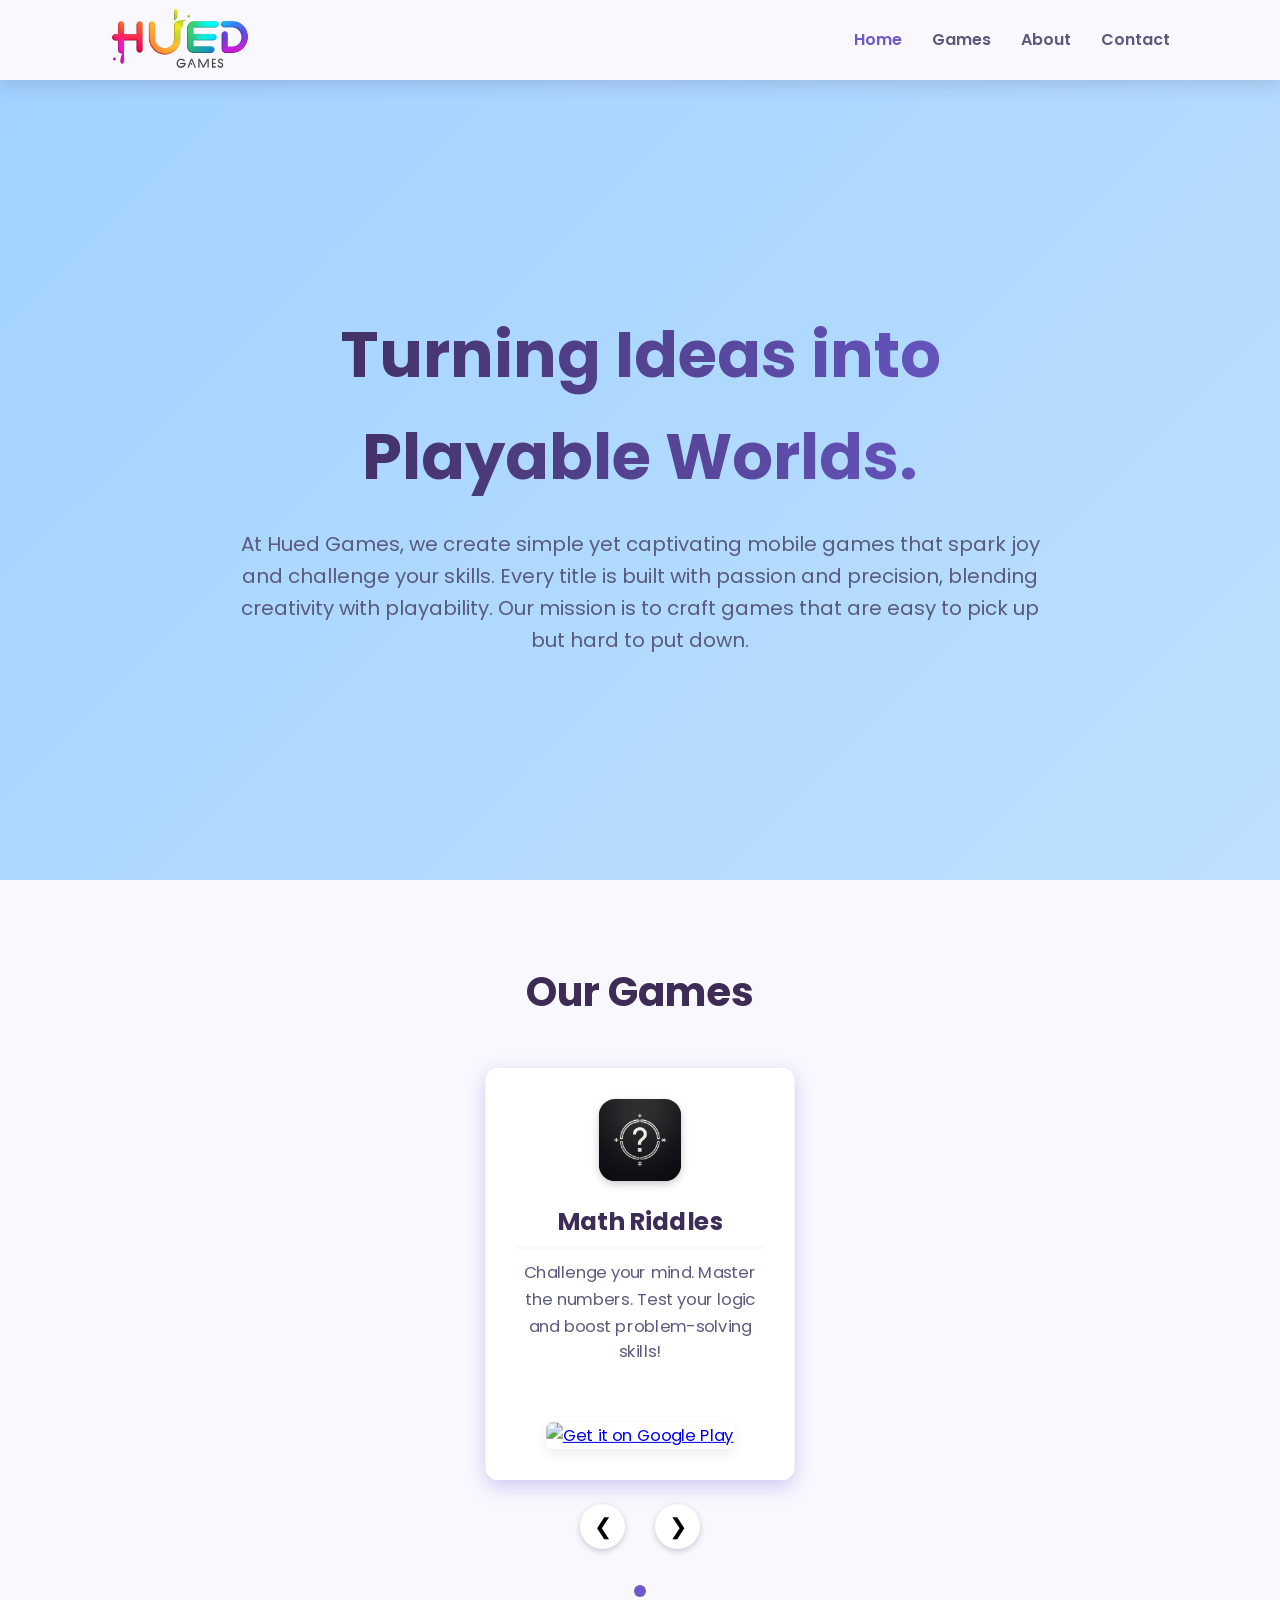
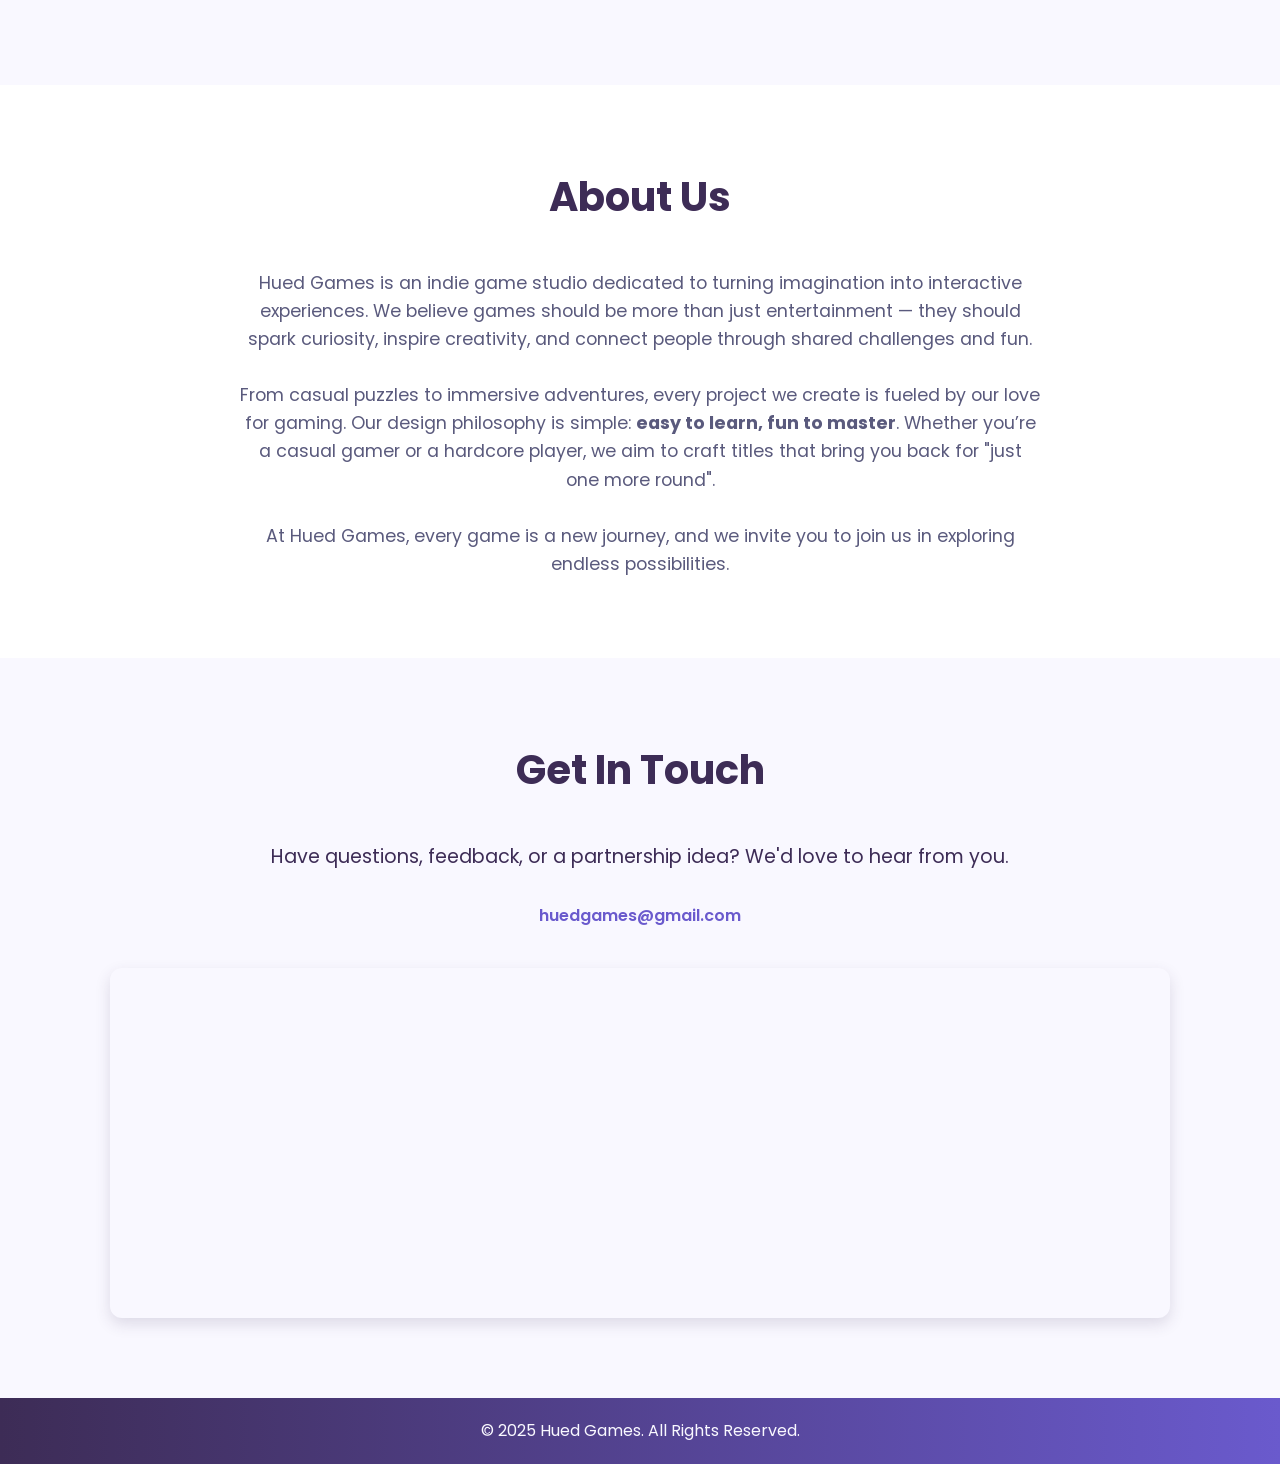
==== index.html @ 8a6baf05 "Initial commit: Add project files including landing page, privacy policy, terms of use, ads configur" ====
<!DOCTYPE html>
<html lang="en">
<head>
    <meta charset="UTF-8">
    <meta name="viewport" content="width=device-width, initial-scale=1.0">
    <meta name="google-site-verification" content="T_w2EXJyANwxEPnoW_TE5CJkhymzA61rabfFx2dR_Ts"/>
    <title>Hued Games - Crafting Worlds, One Game at a Time</title>
    <link rel="icon" type="image/png" href="icons/logo.png">
    <link rel="preconnect" href="https://fonts.googleapis.com">
    <link rel="preconnect" href="https://fonts.gstatic.com" crossorigin>
    <link href="https://fonts.googleapis.com/css2?family=Poppins:wght@400;600;700&display=swap" rel="stylesheet">
    <link rel="stylesheet" href="style.css">
    <script src="script.js" defer></script>
</head>

<body>

<!-- Header -->
<header class="header">
    <nav class="container navbar">
        <a href="#" class="logo">
            <img src="icons/logo.png" alt="Hued Games Logo">
        </a>
        <button id="menuToggle" class="menu-toggle" aria-label="Toggle navigation">
            &#9776;
        </button>
        <ul class="nav-menu" id="navMenu">
            <li><a href="#home" class="nav-link">Home</a></li>
            <li><a href="#apps" class="nav-link">Games</a></li>
            <li><a href="#about" class="nav-link">About</a></li>
            <li><a href="#contact" class="nav-link">Contact</a></li>
        </ul>
    </nav>
</header>

<main>
    <!-- Hero Section -->
    <section id="home" class="hero">
        <div class="hero-content">
            <h1>Turning Ideas into Playable Worlds.</h1>
            <p>At Hued Games, we create simple yet captivating mobile games that spark joy and challenge your skills.
                Every title is built with passion and precision, blending creativity with playability.
                Our mission is to craft games that are easy to pick up but hard to put down.</p>
        </div>
    </section>

    <!-- Games Section -->
    <section id="apps">
        <div class="container">
            <h2>Our Games</h2>
            <!-- Layout 1: Grid -->
            <div class="app-grid" id="appGrid"></div>
            <!-- Layout 2: Slider -->
            <div class="slider-wrapper" id="sliderWrapper">
                <div class="slider-container">
                    <div class="app-slider" id="appSlider"></div>
                </div>
                <div class="slider-controls">
                    <button class="slider-arrow prev" id="prevBtn">&#10094;</button>
                    <button class="slider-arrow next" id="nextBtn">&#10095;</button>
                </div>
                <div class="slider-dots" id="sliderDots"></div>
            </div>
        </div>
    </section>

    <!-- About Section -->
    <section id="about">
        <div class="container">
            <h2>About Us</h2>
            <div class="about-content">
                <div class="about-text">
                    <p>
                        Hued Games is an indie game studio dedicated to turning imagination into interactive
                        experiences.
                        We believe games should be more than just entertainment — they should spark curiosity, inspire
                        creativity,
                        and connect people through shared challenges and fun.<br><br>

                        From casual puzzles to immersive adventures, every project we create is fueled by our love for
                        gaming.
                        Our design philosophy is simple: <strong>easy to learn, fun to master</strong>.
                        Whether you’re a casual gamer or a hardcore player, we aim to craft titles that bring you back
                        for "just one more round".<br><br>

                        At Hued Games, every game is a new journey, and we invite you to join us in exploring endless
                        possibilities.
                    </p>
                </div>
            </div>
        </div>
    </section>

    <!-- Contact Section -->
    <section id="contact">
        <div class="container">
            <h2>Get In Touch</h2>
            <div class="contact-content">
                <p>Have questions, feedback, or a partnership idea? We'd love to hear from you.</p>
                <a href="mailto:huedgames@gmail.com" class="contact-email">huedgames@gmail.com</a>
                <div class="map-container">
                    <iframe
                            src="https://www.google.com/maps/embed?pb=!1m18!1m12!1m3!1d24243.23518991752!2d29.05958567055663!3d40.1921700684973!2m3!1f0!2f0!3f0!3m2!1i1024!2i768!4f13.1!3m3!1m2!1s0x14ca15b2a6154f79%3A0x441442374b23e8d7!2sBursa%2C%20T%C3%BCrkiye!5e0!3m2!1sen!2s!4v1688927815432!5m2!1sen!2s"
                            allowfullscreen=""
                            loading="lazy"
                            referrerpolicy="no-referrer-when-downgrade">
                    </iframe>
                </div>
            </div>
        </div>
    </section>
</main>

<!-- Footer -->
<footer class="footer">
    <div class="container">
        <p class="footer-text">
            <span class="original-text">&copy; 2025 Hued Games. All Rights Reserved.</span>
            <span class="hover-text">Lost them somewhere in the terms and conditions. If found, please return to the nearest developer. 🎮</span>
        </p>
    </div>
</footer>

</body>
</html>
---- style.css ----
:root {
    --primary-accent: #6a5acd;
    --secondary-accent: #fec868;
    --background-gradient: linear-gradient(135deg, #a2d2ff, #bde0fe);
    --text-dark: #3d2c56;
    --text-medium: #5a5a7d;
    --ui-gray: #c8d0e7;
    --background-light: #f9f8ff;
    --white: #ffffff;
    --shadow: 0 6px 15px rgba(61, 44, 86, 0.15);
    --transition-speed: 0.3s
}

* {
    margin: 0;
    padding: 0;
    box-sizing: border-box;
    scroll-behavior: smooth
}

body, h1, h2, h3 {
    color: var(--text-dark)
}

body {
    font-family: Poppins, sans-serif;
    background-color: var(--white);
    line-height: 1.6
}

h1, h2, h3 {
    font-weight: 700
}

h2 {
    font-size: 2.5rem;
    text-align: center;
    margin-bottom: 40px
}

.container {
    max-width: 1100px;
    margin: 0 auto;
    padding: 0 20px
}

section {
    padding: 80px 0
}

.header {
    position: sticky;
    top: 0;
    left: 0;
    width: 100%;
    background-color: rgba(249, 248, 255, 0.92);
    backdrop-filter: blur(6px);
    box-shadow: var(--shadow);
    z-index: 1000;
    transition: background-color .3s ease
}

.navbar {
    display: flex;
    justify-content: space-between;
    align-items: center;
    height: 80px
}

.logo, .menu-toggle {
    color: var(--text-dark)
}

.logo {
    display: flex;
    align-items: center;
    text-decoration: none;
    font-size: 1.5rem;
    font-weight: 700
}

.logo img {
    height: 140px;
    margin-right: 10px;
    object-fit: contain
}

.menu-toggle {
    display: none;
    font-size: 2rem;
    background: 0 0;
    border: 0;
    cursor: pointer;
    z-index: 1100
}

.nav-menu {
    list-style: none;
    display: flex;
    gap: 30px
}

.nav-link {
    text-decoration: none;
    color: var(--text-medium);
    font-weight: 600;
    font-size: 1rem;
    transition: color var(--transition-speed)
}

.nav-link.active, .nav-link:hover {
    color: var(--primary-accent)
}

.hero {
    background: var(--background-gradient);
    height: calc(100vh - 100px);
    display: flex;
    align-items: center;
    justify-content: center;
    text-align: center
}

.hero-content {
    max-width: 800px
}

.hero h1 {
    font-size: 4rem;
    margin-bottom: 20px;
    background: linear-gradient(90deg, var(--text-dark), var(--primary-accent));
    -webkit-background-clip: text;
    -webkit-text-fill-color: transparent
}

.hero p {
    font-size: 1.25rem;
    color: var(--text-medium);
    margin: 0 auto
}

#apps {
    background-color: var(--background-light);
    overflow: hidden
}

.app-grid {
    display: grid;
    grid-template-columns: repeat(auto-fit, minmax(280px, 1fr));
    gap: 30px;
    grid-auto-rows: 1fr
}

.app-grid > .app-card {
    margin: 0
}

.app-grid .app-card:hover {
    transform: translateY(-8px);
    box-shadow: 0 8px 20px rgba(106, 90, 205, .2)
}

.app-card:not(.active) a {
    pointer-events: none;
    opacity: .5;
    cursor: default
}

.app-card {
    display: flex;
    flex-direction: column;
    width: 300px;
    height: 400px;
    background-color: var(--white);
    box-shadow: var(--shadow);
    border-radius: 12px;
    padding: 30px;
    text-align: center;
    transition: transform .5s ease, opacity .5s ease;
    flex-shrink: 0;
    margin: 0 15px;
    transform: scale(.85);
    opacity: .6
}

.app-card p {
    margin-bottom: 20px;
    color: var(--text-medium);
    overflow: hidden;
    text-overflow: ellipsis
}

.google-play-link {
    display: block;
    margin-top: auto;
    align-self: center
}

.app-card.active {
    transform: scale(1.03);
    opacity: 1;
    z-index: 10;
    box-shadow: 0 6px 20px rgba(106, 90, 205, .3)
}

.app-icon {
    width: 80px;
    height: 80px;
    margin: 0 auto 20px;
    border-radius: 16px;
    object-fit: cover;
    box-shadow: 0 3px 8px rgba(0, 0, 0, .2)
}

.app-card h3 {
    font-size: 1.5rem;
    margin-bottom: 10px;
    padding-bottom: 8px
}

.app-card h3::after {
    content: "";
    position: absolute;
    bottom: 0;
    left: 0;
    width: 100%;
    height: 3px;
    border-radius: 2px
}

.google-play-badge {
    width: 180px;
    height: auto;
    align-self: center;
    box-shadow: 0 4px 12px rgba(0, 0, 0, .08);
    border-radius: 6px;
    transition: transform .2s ease;
    margin-top: auto
}

.google-play-badge:hover {
    transform: scale(1.05)
}

.app-card h3, .slider-wrapper {
    position: relative
}

.app-slider, .slider-container {
    display: flex;
    align-items: center
}

.slider-container {
    position: relative;
    width: 100%;
    height: 420px;
    justify-content: center
}

.app-slider {
    position: absolute;
    left: 0;
    transition: transform .7s cubic-bezier(.25, .46, .45, .94), left .7s
}

.slider-controls {
    display: flex;
    justify-content: center;
    gap: 30px;
    margin-top: 20px
}

.slider-arrow {
    background: #fff;
    border: 0;
    border-radius: 50%;
    width: 45px;
    height: 45px;
    font-size: 22px;
    cursor: pointer;
    box-shadow: 0 2px 6px rgba(0, 0, 0, .2);
    transition: transform .2s ease
}

.slider-arrow:hover {
    transform: scale(1.2)
}

.slider-dots {
    text-align: center;
    padding-top: 30px
}

.dot {
    cursor: pointer;
    height: 12px;
    width: 12px;
    margin: 0 5px;
    background-color: var(--ui-gray);
    border-radius: 50%;
    display: inline-block;
    transition: background-color .3s ease
}

.dot.active {
    background-color: var(--primary-accent)
}

.about-content {
    max-width: 800px;
    margin: 0 auto
}

.about-text p {
    color: var(--text-medium);
    font-size: 1.1rem
}

#contact, .app-card h3::after {
    background-color: var(--background-light)
}

.about-content, .contact-content {
    text-align: center
}

.contact-content p {
    font-size: 1.2rem;
    margin-bottom: 30px
}

.contact-email {
    color: var(--primary-accent);
    font-weight: 600;
    text-decoration: none
}

.map-container {
    width: 100%;
    height: 350px;
    border-radius: 12px;
    overflow: hidden;
    box-shadow: var(--shadow);
    margin-top: 40px
}

.map-container iframe {
    width: 100%;
    height: 100%;
    border: 0
}

.footer {
    background: linear-gradient(to right, var(--text-dark), var(--primary-accent));
    text-align: center;
    padding: 20px 0
}

.footer, .footer-text {
    color: var(--background-light)
}

.footer-text .hover-text, .footer:hover .original-text {
    display: none
}

.footer:hover .hover-text {
    display: inline
}

@media (max-width: 768px) {
    .hero h1 {
        font-size: 3rem
    }
    .menu-toggle {
        display: block
    }
    .nav-menu {
        position: absolute;
        top: 80px;
        right: 0;
        width: 100%;
        background-color: var(--white);
        flex-direction: column;
        align-items: center;
        gap: 20px;
        padding: 20px 0;
        display: none;
        box-shadow: var(--shadow);
    }
    .nav-menu.show {
        display: flex
    }
}

@media (max-width: 480px) {
    .hero h1 {
        font-size: 2.4rem
    }
    .hero p {
        font-size: 1rem
    }
}
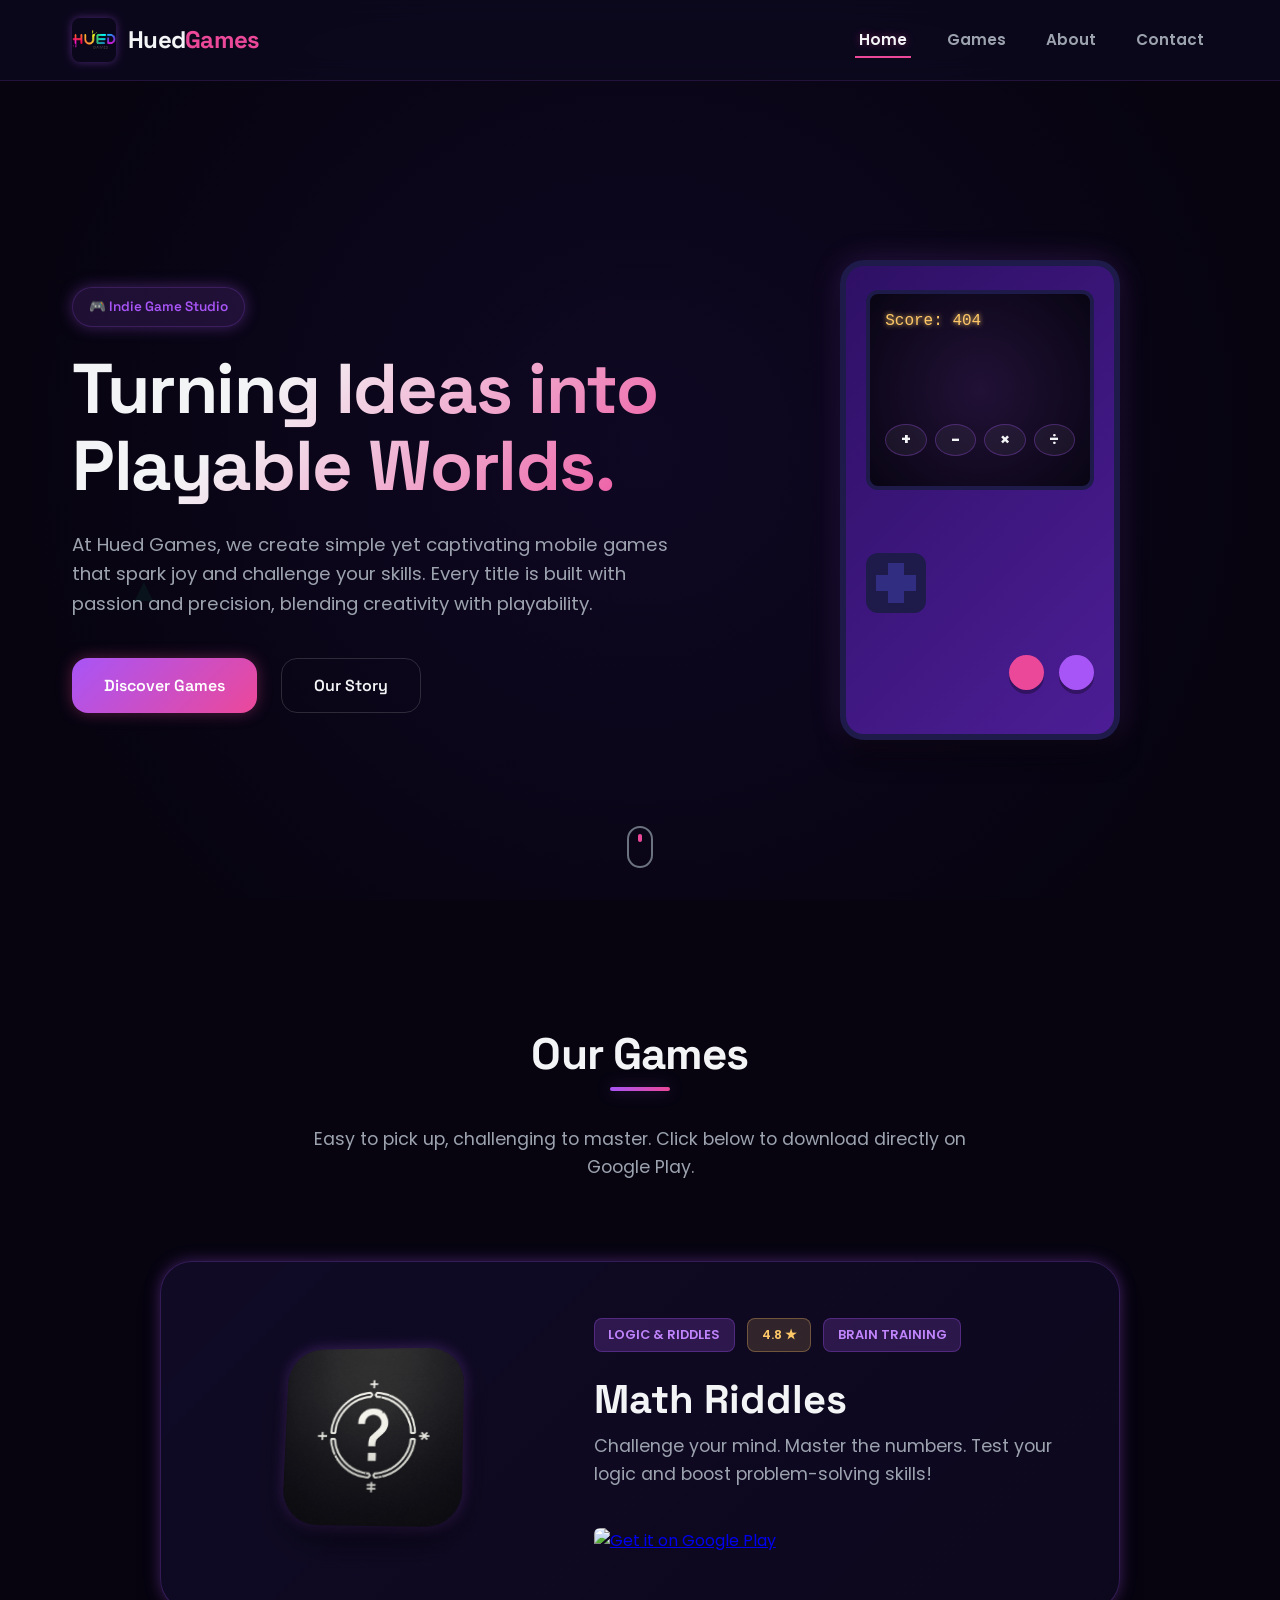
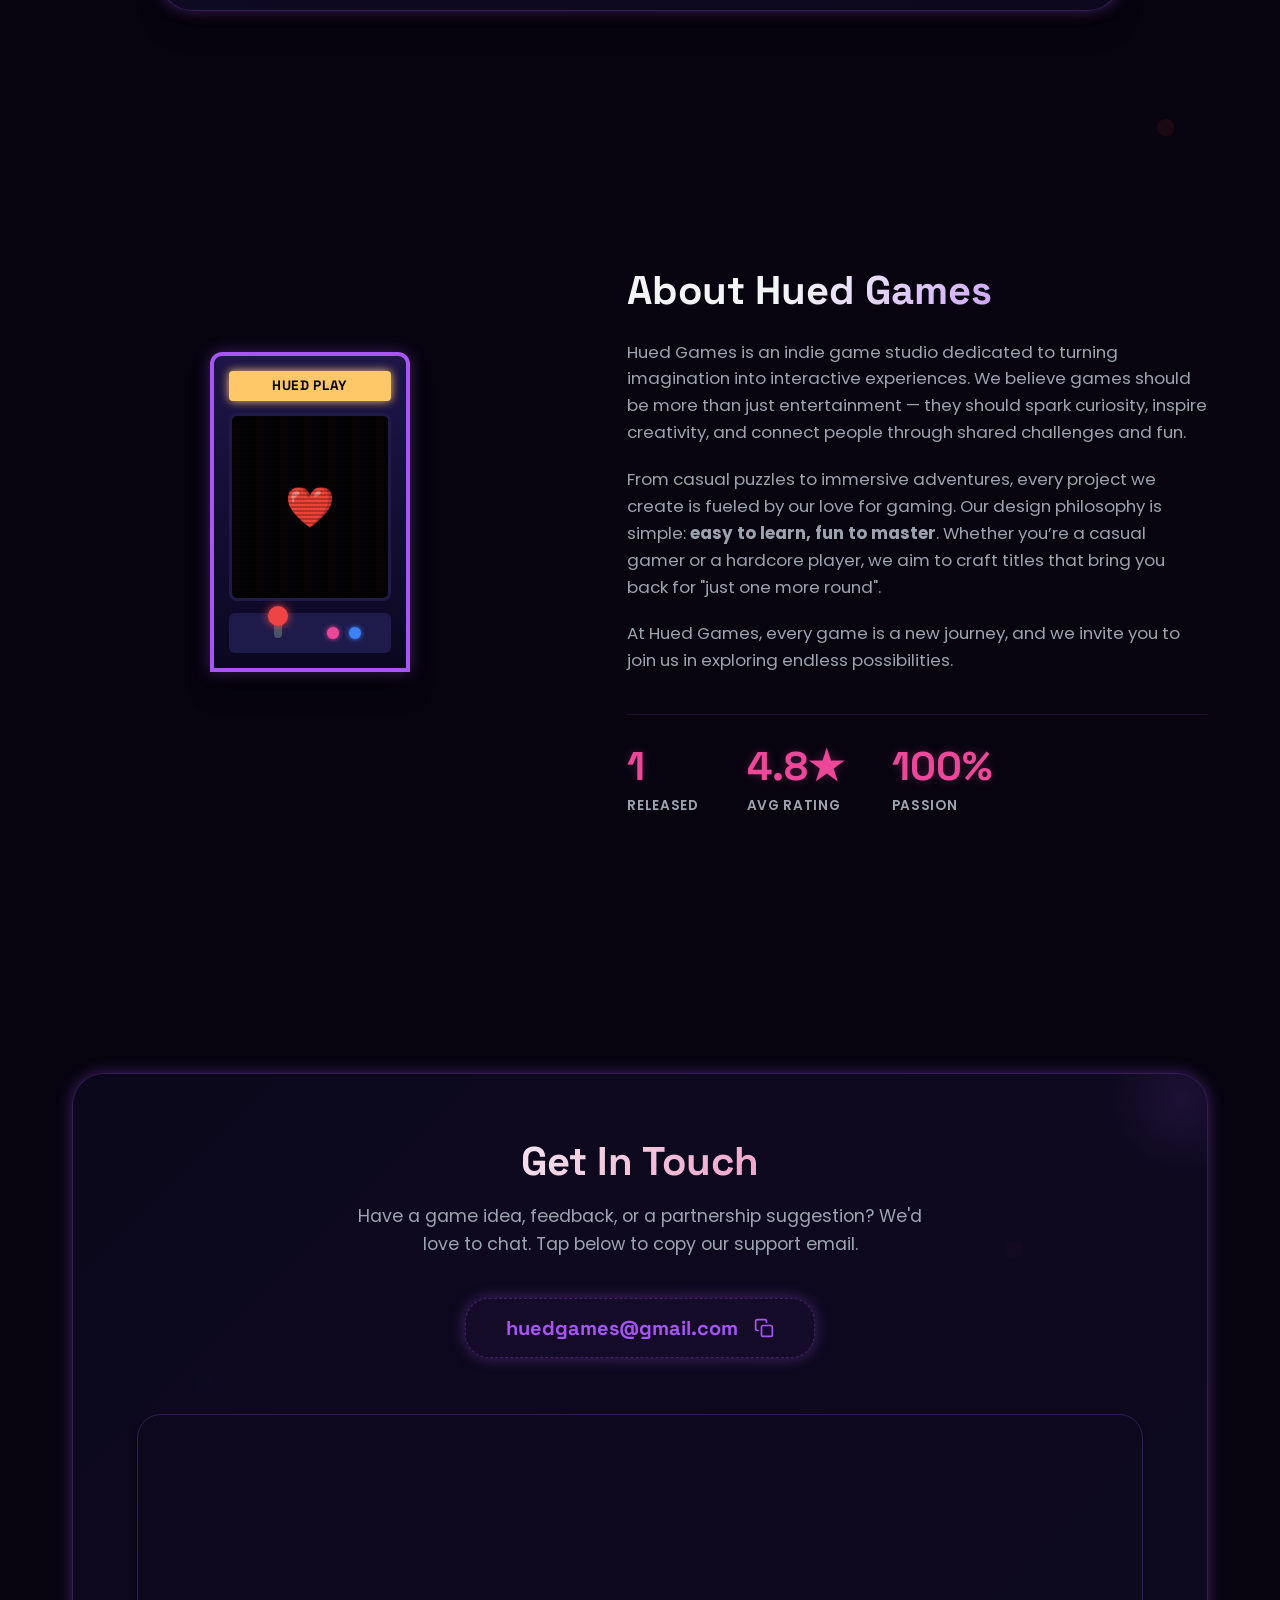
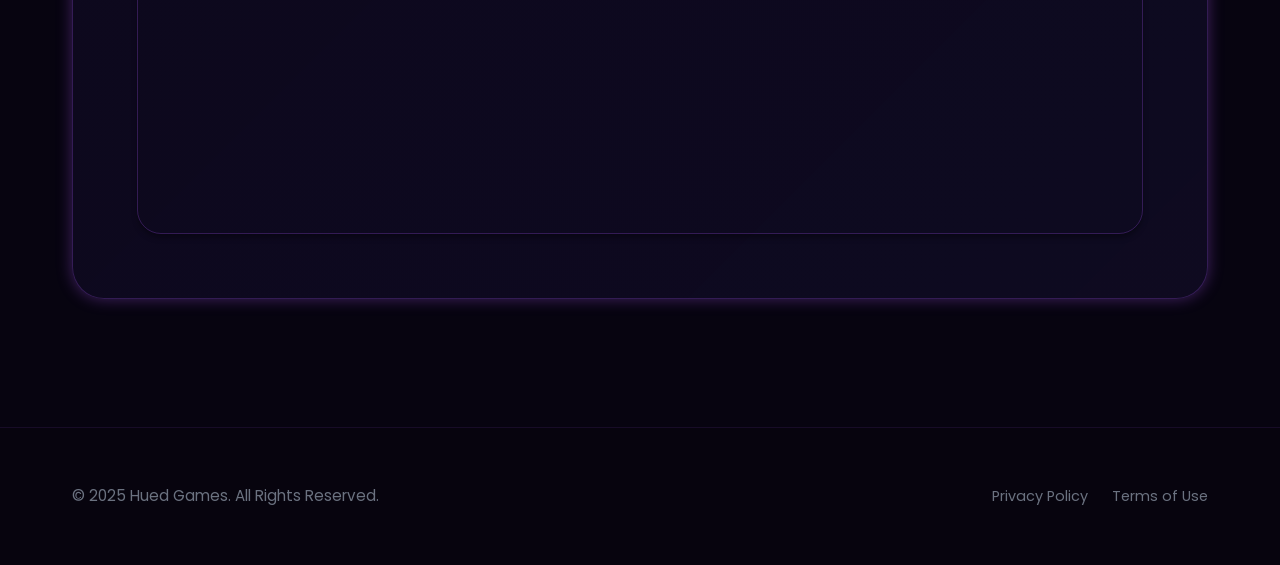
==== commit ea545b1c: "feat: Implement dark theme, retro arcade wiggles, single-game showcase" ====
--- a/index.html
+++ b/index.html
@@ -3,61 +3,113 @@
 <head>
     <meta charset="UTF-8">
     <meta name="viewport" content="width=device-width, initial-scale=1.0">
-    <meta name="google-site-verification" content="T_w2EXJyANwxEPnoW_TE5CJkhymzA61rabfFx2dR_Ts"/>
+    <meta name="description" content="Hued Games - Indie mobile game studio. Crafting simple yet captivating mobile games that spark joy and challenge your skills.">
+    <meta name="keywords" content="Hued Games, mobile games, indie game studio, Android games, Math Riddles, brain games, puzzle games">
+    <meta name="google-site-verification" content="pOMGxU0bpp1PWiFspCqMMlFdGKy8f0lOejvEV5mBO14"/>
     <title>Hued Games - Crafting Worlds, One Game at a Time</title>
     <link rel="icon" type="image/png" href="icons/logo.png">
+    
+    <!-- Google Fonts: Space Grotesk for Headings, Poppins for Body -->
     <link rel="preconnect" href="https://fonts.googleapis.com">
     <link rel="preconnect" href="https://fonts.gstatic.com" crossorigin>
-    <link href="https://fonts.googleapis.com/css2?family=Poppins:wght@400;600;700&display=swap" rel="stylesheet">
+    <link href="https://fonts.googleapis.com/css2?family=Poppins:wght@300;400;500;600;700&family=Space+Grotesk:wght@400;500;600;700&display=swap" rel="stylesheet">
+    
     <link rel="stylesheet" href="style.css">
     <script src="script.js" defer></script>
 </head>
-
 <body>
+
+<!-- Retro Floating Game Controller Shapes -->
+<div class="game-shape shape-triangle">▲</div>
+<div class="game-shape shape-circle">●</div>
+<div class="game-shape shape-cross">✖</div>
+<div class="game-shape shape-square">■</div>
 
 <!-- Header -->
 <header class="header">
     <nav class="container navbar">
-        <a href="#" class="logo">
+        <a href="#" class="logo" id="logoLink">
             <img src="icons/logo.png" alt="Hued Games Logo">
+            <span class="logo-text">Hued<span>Games</span></span>
         </a>
-        <button id="menuToggle" class="menu-toggle" aria-label="Toggle navigation">
-            &#9776;
-        </button>
-        <ul class="nav-menu" id="navMenu">
-            <li><a href="#home" class="nav-link">Home</a></li>
-            <li><a href="#apps" class="nav-link">Games</a></li>
-            <li><a href="#about" class="nav-link">About</a></li>
-            <li><a href="#contact" class="nav-link">Contact</a></li>
-        </ul>
+        <div class="nav-right">
+            <ul class="nav-menu" id="navMenu">
+                <li><a href="#home" class="nav-link">Home</a></li>
+                <li><a href="#apps" class="nav-link">Games</a></li>
+                <li><a href="#about" class="nav-link">About</a></li>
+                <li><a href="#contact" class="nav-link">Contact</a></li>
+            </ul>
+            <button id="menuToggle" class="menu-toggle" aria-label="Toggle navigation">
+                <span class="bar"></span>
+                <span class="bar"></span>
+                <span class="bar"></span>
+            </button>
+        </div>
     </nav>
 </header>
 
 <main>
     <!-- Hero Section -->
     <section id="home" class="hero">
-        <div class="hero-content">
-            <h1>Turning Ideas into Playable Worlds.</h1>
-            <p>At Hued Games, we create simple yet captivating mobile games that spark joy and challenge your skills.
-                Every title is built with passion and precision, blending creativity with playability.
-                Our mission is to craft games that are easy to pick up but hard to put down.</p>
+        <div class="container hero-content-wrapper">
+            <div class="hero-content fade-in-up">
+                <span class="hero-badge">🎮 Indie Game Studio</span>
+                <h1>Turning Ideas into Playable Worlds.</h1>
+                <p>At Hued Games, we create simple yet captivating mobile games that spark joy and challenge your skills. Every title is built with passion and precision, blending creativity with playability.</p>
+                <div class="hero-buttons">
+                    <a href="#apps" class="btn btn-primary">Discover Games</a>
+                    <a href="#about" class="btn btn-secondary">Our Story</a>
+                </div>
+            </div>
+            <div class="hero-graphic fade-in-up delay-1">
+                <div class="floating-console">
+                    <div class="console-screen">
+                        <div class="gameplay-mockup">
+                            <div class="score-display">Score: 404</div>
+                            <div class="bubble-grid">
+                                <span>+</span><span>-</span><span>×</span><span>÷</span>
+                            </div>
+                        </div>
+                    </div>
+                    <div class="d-pad"></div>
+                    <div class="action-buttons">
+                        <span class="act-btn btn-y"></span>
+                        <span class="act-btn btn-x"></span>
+                    </div>
+                </div>
+            </div>
+        </div>
+        <div class="scroll-down-indicator">
+            <a href="#apps" aria-label="Scroll to Games">
+                <span class="mouse">
+                    <span class="wheel"></span>
+                </span>
+            </a>
         </div>
     </section>
 
     <!-- Games Section -->
-    <section id="apps">
+    <section id="apps" class="section scroll-reveal">
         <div class="container">
-            <h2>Our Games</h2>
+            <div class="section-header">
+                <h2>Our Games</h2>
+                <p>Easy to pick up, challenging to master. Click below to download directly on Google Play.</p>
+            </div>
+            
+            <!-- Featured Game Showcase (Dynamic Fallback Container for single game) -->
+            <div id="featuredGameWrapper" class="featured-game-wrapper" style="display: none;"></div>
+            
             <!-- Layout 1: Grid -->
-            <div class="app-grid" id="appGrid"></div>
+            <div class="app-grid" id="appGrid" style="display: none;"></div>
+            
             <!-- Layout 2: Slider -->
-            <div class="slider-wrapper" id="sliderWrapper">
+            <div class="slider-wrapper" id="sliderWrapper" style="display: none;">
                 <div class="slider-container">
                     <div class="app-slider" id="appSlider"></div>
                 </div>
                 <div class="slider-controls">
-                    <button class="slider-arrow prev" id="prevBtn">&#10094;</button>
-                    <button class="slider-arrow next" id="nextBtn">&#10095;</button>
+                    <button class="slider-arrow prev" id="prevBtn" aria-label="Previous Game">&#10094;</button>
+                    <button class="slider-arrow next" id="nextBtn" aria-label="Next Game">&#10095;</button>
                 </div>
                 <div class="slider-dots" id="sliderDots"></div>
             </div>
@@ -65,44 +117,69 @@
     </section>
 
     <!-- About Section -->
-    <section id="about">
+    <section id="about" class="section scroll-reveal">
         <div class="container">
-            <h2>About Us</h2>
-            <div class="about-content">
-                <div class="about-text">
-                    <p>
-                        Hued Games is an indie game studio dedicated to turning imagination into interactive
-                        experiences.
-                        We believe games should be more than just entertainment — they should spark curiosity, inspire
-                        creativity,
-                        and connect people through shared challenges and fun.<br><br>
-
-                        From casual puzzles to immersive adventures, every project we create is fueled by our love for
-                        gaming.
-                        Our design philosophy is simple: <strong>easy to learn, fun to master</strong>.
-                        Whether you’re a casual gamer or a hardcore player, we aim to craft titles that bring you back
-                        for "just one more round".<br><br>
-
-                        At Hued Games, every game is a new journey, and we invite you to join us in exploring endless
-                        possibilities.
-                    </p>
+            <div class="about-grid">
+                <div class="about-visual">
+                    <div class="arcade-cabinet">
+                        <div class="cabinet-marquee">HUED PLAY</div>
+                        <div class="cabinet-screen">
+                            <div class="retro-pixel-heart">❤️</div>
+                        </div>
+                        <div class="cabinet-joystick">
+                            <span class="stick"></span>
+                            <span class="btn-1"></span>
+                            <span class="btn-2"></span>
+                        </div>
+                    </div>
+                </div>
+                <div class="about-content-text">
+                    <h2>About Hued Games</h2>
+                    <p>Hued Games is an indie game studio dedicated to turning imagination into interactive experiences. We believe games should be more than just entertainment — they should spark curiosity, inspire creativity, and connect people through shared challenges and fun.</p>
+                    <p>From casual puzzles to immersive adventures, every project we create is fueled by our love for gaming. Our design philosophy is simple: <strong>easy to learn, fun to master</strong>. Whether you’re a casual gamer or a hardcore player, we aim to craft titles that bring you back for "just one more round".</p>
+                    <p>At Hued Games, every game is a new journey, and we invite you to join us in exploring endless possibilities.</p>
+                    <div class="about-stats">
+                        <div class="stat-item">
+                            <span class="stat-num">1</span>
+                            <span class="stat-label">Released</span>
+                        </div>
+                        <div class="stat-item">
+                            <span class="stat-num">4.8★</span>
+                            <span class="stat-label">Avg Rating</span>
+                        </div>
+                        <div class="stat-item">
+                            <span class="stat-num">100%</span>
+                            <span class="stat-label">Passion</span>
+                        </div>
+                    </div>
                 </div>
             </div>
         </div>
     </section>
 
     <!-- Contact Section -->
-    <section id="contact">
+    <section id="contact" class="section scroll-reveal">
         <div class="container">
-            <h2>Get In Touch</h2>
-            <div class="contact-content">
-                <p>Have questions, feedback, or a partnership idea? We'd love to hear from you.</p>
-                <a href="mailto:huedgames@gmail.com" class="contact-email">huedgames@gmail.com</a>
+            <div class="contact-card">
+                <h2>Get In Touch</h2>
+                <p>Have a game idea, feedback, or a partnership suggestion? We'd love to chat. Tap below to copy our support email.</p>
+                
+                <div class="email-copy-wrapper">
+                    <button class="contact-email" id="emailBtn" data-email="huedgames@gmail.com" title="Click to copy email">
+                        <span class="email-text">huedgames@gmail.com</span>
+                        <span class="copy-icon">
+                            <svg viewBox="0 0 24 24" width="20" height="20" fill="none" stroke="currentColor" stroke-width="2" stroke-linecap="round" stroke-linejoin="round"><rect x="9" y="9" width="13" height="13" rx="2" ry="2"></rect><path d="M5 15H4a2 2 0 0 1-2-2V4a2 2 0 0 1 2-2h9a2 2 0 0 1 2 2v1"></path></svg>
+                        </span>
+                        <span class="tooltip" id="emailTooltip">Copy to clipboard</span>
+                    </button>
+                </div>
+                
                 <div class="map-container">
                     <iframe
                             src="https://www.google.com/maps/embed?pb=!1m18!1m12!1m3!1d24243.23518991752!2d29.05958567055663!3d40.1921700684973!2m3!1f0!2f0!3f0!3m2!1i1024!2i768!4f13.1!3m3!1m2!1s0x14ca15b2a6154f79%3A0x441442374b23e8d7!2sBursa%2C%20T%C3%BCrkiye!5e0!3m2!1sen!2s!4v1688927815432!5m2!1sen!2s"
                             allowfullscreen=""
                             loading="lazy"
+                            aria-label="Google Maps showing Bursa, Türkiye"
                             referrerpolicy="no-referrer-when-downgrade">
                     </iframe>
                 </div>
@@ -113,11 +190,15 @@
 
 <!-- Footer -->
 <footer class="footer">
-    <div class="container">
+    <div class="container footer-content">
         <p class="footer-text">
             <span class="original-text">&copy; 2025 Hued Games. All Rights Reserved.</span>
             <span class="hover-text">Lost them somewhere in the terms and conditions. If found, please return to the nearest developer. 🎮</span>
         </p>
+        <div class="footer-links">
+            <a href="privacy/index.html" class="footer-link">Privacy Policy</a>
+            <a href="termsofuse/index.html" class="footer-link">Terms of Use</a>
+        </div>
     </div>
 </footer>
 
--- a/style.css
+++ b/style.css
@@ -1,404 +1,1365 @@
+/* --- Hued Games Cyberpunk/Indie Theme --- */
+
 :root {
-    --primary-accent: #6a5acd;
-    --secondary-accent: #fec868;
-    --background-gradient: linear-gradient(135deg, #a2d2ff, #bde0fe);
-    --text-dark: #3d2c56;
-    --text-medium: #5a5a7d;
-    --ui-gray: #c8d0e7;
-    --background-light: #f9f8ff;
-    --white: #ffffff;
-    --shadow: 0 6px 15px rgba(61, 44, 86, 0.15);
-    --transition-speed: 0.3s
-}
-
+    /* Fonts */
+    --font-primary: 'Poppins', sans-serif;
+    --font-heading: 'Space Grotesk', sans-serif;
+
+    /* Color Palette (Deep Space Cyberpunk) */
+    --bg-dark: #070410;
+    --bg-card: #120d28;
+    --bg-surface: rgba(18, 13, 40, 0.65);
+    --primary-neon: #a855f7; /* Purple */
+    --secondary-neon: #ec4899; /* Pink */
+    --accent-neon: #3b82f6; /* Electric Blue */
+    --text-glow: #fec868; /* Golden Accent */
+    --text-primary: #f3f4f6;
+    --text-secondary: #9ca3af;
+    --text-tertiary: #6b7280;
+    --border-neon: rgba(168, 85, 247, 0.25);
+    
+    /* Shadows & Glows */
+    --neon-glow-primary: 0 0 15px rgba(168, 85, 247, 0.35);
+    --neon-glow-secondary: 0 0 15px rgba(236, 72, 153, 0.35);
+    --neon-glow-hover: 0 0 25px rgba(168, 85, 247, 0.65);
+    --shadow-md: 0 4px 6px -1px rgba(0, 0, 0, 0.4);
+    --shadow-xl: 0 20px 25px -5px rgba(0, 0, 0, 0.6);
+
+    /* Glassmorphism */
+    --glass-bg: rgba(13, 9, 30, 0.8);
+    --glass-border: rgba(168, 85, 247, 0.15);
+    --glass-blur: 16px;
+
+    /* Border Radius */
+    --radius-sm: 0.375rem;
+    --radius-md: 0.5rem;
+    --radius-lg: 0.75rem;
+    --radius-xl: 1rem;
+    --radius-2xl: 1.5rem;
+    --radius-3xl: 2rem;
+
+    /* Transitions */
+    --transition-fast: 150ms cubic-bezier(0.4, 0, 0.2, 1);
+    --transition-normal: 300ms cubic-bezier(0.4, 0, 0.2, 1);
+    --transition-slow: 600ms cubic-bezier(0.4, 0, 0.2, 1);
+}
+
+/* --- Base Reset --- */
 * {
     margin: 0;
     padding: 0;
     box-sizing: border-box;
-    scroll-behavior: smooth
-}
-
-body, h1, h2, h3 {
-    color: var(--text-dark)
+    scroll-behavior: smooth;
 }
 
 body {
-    font-family: Poppins, sans-serif;
-    background-color: var(--white);
-    line-height: 1.6
-}
-
-h1, h2, h3 {
-    font-weight: 700
-}
-
-h2 {
+    font-family: var(--font-primary);
+    background-color: var(--bg-dark);
+    color: var(--text-primary);
+    line-height: 1.6;
+    -webkit-font-smoothing: antialiased;
+    overflow-x: hidden;
+    position: relative;
+}
+
+/* Custom Scrollbar */
+::-webkit-scrollbar {
+    width: 10px;
+}
+::-webkit-scrollbar-track {
+    background: var(--bg-dark);
+}
+::-webkit-scrollbar-thumb {
+    background: #1e1b4b;
+    border: 2px solid var(--bg-dark);
+    border-radius: var(--radius-xl);
+}
+::-webkit-scrollbar-thumb:hover {
+    background: var(--primary-neon);
+}
+
+/* Typography */
+h1, h2, h3, h4, h5, h6 {
+    font-family: var(--font-heading);
+    color: var(--text-primary);
+    font-weight: 700;
+    line-height: 1.2;
+}
+
+.container {
+    max-width: 1200px;
+    margin: 0 auto;
+    padding: 0 2rem;
+    width: 100%;
+}
+
+.section {
+    padding: 8rem 0;
+    position: relative;
+    z-index: 2;
+}
+
+/* --- Retro PlayStation Floating Shapes --- */
+.game-shape {
+    position: absolute;
+    font-family: var(--font-heading);
+    font-weight: 900;
+    font-size: 2rem;
+    user-select: none;
+    pointer-events: none;
+    z-index: 1;
+    opacity: 0.08;
+    animation: float-shape 22s infinite alternate ease-in-out;
+}
+
+.shape-triangle {
+    top: 15%;
+    left: 10%;
+    color: #10b981; /* Neon Green */
+    animation-delay: 0s;
+}
+
+.shape-circle {
+    top: 45%;
+    right: 8%;
+    color: #ef4444; /* Neon Red */
+    animation-delay: -5s;
     font-size: 2.5rem;
-    text-align: center;
-    margin-bottom: 40px
-}
-
-.container {
-    max-width: 1100px;
-    margin: 0 auto;
-    padding: 0 20px
-}
-
-section {
-    padding: 80px 0
-}
-
+}
+
+.shape-cross {
+    bottom: 20%;
+    left: 15%;
+    color: #3b82f6; /* Neon Blue */
+    animation-delay: -10s;
+}
+
+.shape-square {
+    top: 75%;
+    right: 20%;
+    color: #ec4899; /* Neon Pink */
+    animation-delay: -15s;
+}
+
+@keyframes float-shape {
+    0% { transform: translate(0, 0) rotate(0deg) scale(1); }
+    50% { transform: translate(60px, -40px) rotate(180deg) scale(1.15); }
+    100% { transform: translate(-30px, 50px) rotate(360deg) scale(0.9); }
+}
+
+/* --- Header & Navigation --- */
 .header {
-    position: sticky;
+    position: fixed;
     top: 0;
     left: 0;
     width: 100%;
-    background-color: rgba(249, 248, 255, 0.92);
-    backdrop-filter: blur(6px);
-    box-shadow: var(--shadow);
+    background: var(--glass-bg);
+    backdrop-filter: blur(var(--glass-blur));
+    -webkit-backdrop-filter: blur(var(--glass-blur));
+    border-bottom: 1px solid var(--glass-border);
     z-index: 1000;
-    transition: background-color .3s ease
 }
 
 .navbar {
     display: flex;
     justify-content: space-between;
     align-items: center;
-    height: 80px
-}
-
-.logo, .menu-toggle {
-    color: var(--text-dark)
+    height: 80px;
 }
 
 .logo {
     display: flex;
     align-items: center;
     text-decoration: none;
+    gap: 0.75rem;
+}
+
+.logo img {
+    height: 44px;
+    width: 44px;
+    object-fit: contain;
+    border-radius: var(--radius-md);
+    box-shadow: 0 0 10px rgba(168, 85, 247, 0.4);
+}
+
+.logo-text {
+    font-family: var(--font-heading);
     font-size: 1.5rem;
-    font-weight: 700
-}
-
-.logo img {
-    height: 140px;
-    margin-right: 10px;
-    object-fit: contain
-}
-
+    font-weight: 800;
+    color: var(--text-primary);
+    letter-spacing: -0.03em;
+}
+
+.logo-text span {
+    color: var(--secondary-neon);
+}
+
+.nav-right {
+    display: flex;
+    align-items: center;
+    gap: 2rem;
+}
+
+.nav-menu {
+    list-style: none;
+    display: flex;
+    align-items: center;
+    gap: 2rem;
+}
+
+.nav-link {
+    text-decoration: none;
+    color: var(--text-secondary);
+    font-weight: 600;
+    font-size: 0.95rem;
+    transition: color var(--transition-fast);
+    padding: 0.5rem 0.25rem;
+    position: relative;
+}
+
+.nav-link::after {
+    content: '';
+    position: absolute;
+    bottom: 0;
+    left: 0;
+    width: 0;
+    height: 2px;
+    background-color: var(--secondary-neon);
+    transition: width var(--transition-normal);
+}
+
+.nav-link:hover,
+.nav-link.active {
+    color: var(--text-primary);
+    text-shadow: 0 0 8px rgba(236, 72, 153, 0.4);
+}
+
+.nav-link:hover::after,
+.nav-link.active::after {
+    width: 100%;
+}
+
+/* Menu Toggle Mobile */
 .menu-toggle {
     display: none;
-    font-size: 2rem;
-    background: 0 0;
-    border: 0;
+    flex-direction: column;
+    justify-content: space-between;
+    width: 30px;
+    height: 20px;
+    background: transparent;
+    border: none;
     cursor: pointer;
-    z-index: 1100
-}
-
-.nav-menu {
-    list-style: none;
-    display: flex;
-    gap: 30px
-}
-
-.nav-link {
-    text-decoration: none;
-    color: var(--text-medium);
+    z-index: 1100;
+}
+
+.menu-toggle .bar {
+    width: 100%;
+    height: 3px;
+    background-color: var(--text-primary);
+    border-radius: 2px;
+    transition: all var(--transition-normal);
+}
+
+/* --- Buttons --- */
+.btn {
+    display: inline-flex;
+    align-items: center;
+    justify-content: center;
+    padding: 0.85rem 2rem;
+    font-family: var(--font-heading);
     font-weight: 600;
     font-size: 1rem;
-    transition: color var(--transition-speed)
-}
-
-.nav-link.active, .nav-link:hover {
-    color: var(--primary-accent)
-}
-
+    text-decoration: none;
+    border-radius: var(--radius-xl);
+    transition: all var(--transition-fast);
+    cursor: pointer;
+}
+
+.btn-primary {
+    background: linear-gradient(135deg, var(--primary-neon), var(--secondary-neon));
+    color: white;
+    box-shadow: var(--neon-glow-secondary);
+}
+
+.btn-primary:hover {
+    transform: translateY(-2px);
+    box-shadow: 0 0 25px rgba(236, 72, 153, 0.75);
+}
+
+.btn-secondary {
+    background-color: transparent;
+    color: var(--text-primary);
+    border: 1px solid rgba(255, 255, 255, 0.15);
+}
+
+.btn-secondary:hover {
+    background-color: rgba(255, 255, 255, 0.05);
+    border-color: var(--primary-neon);
+    box-shadow: var(--neon-glow-primary);
+    transform: translateY(-2px);
+}
+
+/* --- Hero Section --- */
 .hero {
-    background: var(--background-gradient);
-    height: calc(100vh - 100px);
+    min-height: 100vh;
+    display: flex;
+    align-items: center;
+    position: relative;
+    padding-top: 100px;
+    overflow: hidden;
+    background: radial-gradient(circle at 50% 50%, rgba(20, 10, 48, 0.6) 0%, var(--bg-dark) 80%);
+}
+
+.hero-content-wrapper {
+    display: grid;
+    grid-template-columns: 1.15fr 0.85fr;
+    align-items: center;
+    gap: 4rem;
+}
+
+.hero-badge {
+    display: inline-block;
+    padding: 0.5rem 1rem;
+    background: rgba(168, 85, 247, 0.15);
+    color: var(--primary-neon);
+    border: 1px solid rgba(168, 85, 247, 0.2);
+    border-radius: var(--radius-2xl);
+    font-weight: 600;
+    font-size: 0.85rem;
+    margin-bottom: 1.5rem;
+    font-family: var(--font-heading);
+    box-shadow: var(--neon-glow-primary);
+}
+
+.hero h1 {
+    font-size: clamp(2.5rem, 5.5vw, 4.5rem);
+    line-height: 1.1;
+    letter-spacing: -0.02em;
+    margin-bottom: 1.5rem;
+    background: linear-gradient(135deg, var(--text-primary) 30%, var(--secondary-neon) 100%);
+    -webkit-background-clip: text;
+    -webkit-text-fill-color: transparent;
+}
+
+.hero p {
+    font-size: clamp(1rem, 2vw, 1.15rem);
+    color: var(--text-secondary);
+    margin-bottom: 2.5rem;
+    max-width: 650px;
+}
+
+.hero-buttons {
+    display: flex;
+    gap: 1.5rem;
+}
+
+/* Retro Handheld Game Console Graphic */
+.floating-console {
+    position: relative;
+    width: 280px;
+    height: 480px;
+    background: linear-gradient(135deg, #2e1065, #4c1d95);
+    border-radius: 24px;
+    border: 6px solid #1e1b4b;
+    box-shadow: var(--shadow-xl), 0 0 30px rgba(168, 85, 247, 0.2);
+    margin: 0 auto;
+    padding: 24px 20px;
+    display: flex;
+    flex-direction: column;
+    justify-content: space-between;
+    animation: console-float 6s infinite ease-in-out;
+}
+
+.console-screen {
+    width: 100%;
+    height: 200px;
+    background: #090514;
+    border-radius: 12px;
+    border: 4px solid #1e1b4b;
+    overflow: hidden;
+    position: relative;
+}
+
+.gameplay-mockup {
+    width: 100%;
+    height: 100%;
+    display: flex;
+    flex-direction: column;
+    justify-content: space-between;
+    padding: 15px;
+    background: radial-gradient(circle, rgba(168, 85, 247, 0.15) 0%, transparent 100%);
+}
+
+.score-display {
+    font-family: monospace;
+    color: var(--text-glow);
+    font-size: 1rem;
+    text-shadow: 0 0 5px var(--text-glow);
+}
+
+.bubble-grid {
+    display: grid;
+    grid-template-columns: repeat(4, 1fr);
+    gap: 8px;
+    margin-bottom: 15px;
+}
+
+.bubble-grid span {
+    background: rgba(255, 255, 255, 0.05);
+    border: 1px solid rgba(168, 85, 247, 0.3);
+    border-radius: 50%;
+    color: var(--text-primary);
+    height: 32px;
     display: flex;
     align-items: center;
     justify-content: center;
-    text-align: center
-}
-
-.hero-content {
-    max-width: 800px
-}
-
-.hero h1 {
-    font-size: 4rem;
+    font-weight: bold;
+    animation: bubble-bounce 2s infinite ease-in-out alternate;
+}
+
+.bubble-grid span:nth-child(2) { animation-delay: 0.3s; }
+.bubble-grid span:nth-child(3) { animation-delay: 0.6s; }
+.bubble-grid span:nth-child(4) { animation-delay: 0.9s; }
+
+.d-pad {
+    position: relative;
+    width: 60px;
+    height: 60px;
+    background: #1e1b4b;
+    border-radius: 12px;
+    margin-top: 20px;
+}
+
+.d-pad::before, .d-pad::after {
+    content: '';
+    position: absolute;
+    background: #312e81;
+}
+
+.d-pad::before {
+    top: 10px;
+    left: 22px;
+    width: 16px;
+    height: 40px;
+}
+
+.d-pad::after {
+    top: 22px;
+    left: 10px;
+    width: 40px;
+    height: 16px;
+}
+
+.action-buttons {
+    display: flex;
+    align-self: flex-end;
+    gap: 15px;
     margin-bottom: 20px;
-    background: linear-gradient(90deg, var(--text-dark), var(--primary-accent));
-    -webkit-background-clip: text;
-    -webkit-text-fill-color: transparent
-}
-
-.hero p {
-    font-size: 1.25rem;
-    color: var(--text-medium);
-    margin: 0 auto
-}
-
-#apps {
-    background-color: var(--background-light);
-    overflow: hidden
-}
-
+}
+
+.act-btn {
+    width: 35px;
+    height: 35px;
+    border-radius: 50%;
+    box-shadow: 0 4px 0 rgba(0, 0, 0, 0.3);
+}
+
+.btn-y {
+    background: var(--secondary-neon);
+}
+
+.btn-x {
+    background: var(--primary-neon);
+}
+
+@keyframes console-float {
+    0%, 100% { transform: translateY(0) rotate(0); }
+    50% { transform: translateY(-15px) rotate(-1deg); }
+}
+
+@keyframes bubble-bounce {
+    from { transform: translateY(0); }
+    to { transform: translateY(-6px); }
+}
+
+/* Scroll down indicator */
+.scroll-down-indicator {
+    position: absolute;
+    bottom: 2rem;
+    left: 50%;
+    transform: translateX(-50%);
+    z-index: 10;
+}
+
+.mouse {
+    width: 26px;
+    height: 42px;
+    border: 2px solid var(--text-tertiary);
+    border-radius: 20px;
+    display: flex;
+    justify-content: center;
+    padding-top: 6px;
+}
+
+.wheel {
+    width: 4px;
+    height: 8px;
+    background-color: var(--secondary-neon);
+    border-radius: 2px;
+    animation: scroll-wheel 1.6s infinite;
+}
+
+@keyframes scroll-wheel {
+    0% { transform: translateY(0); opacity: 1; }
+    100% { transform: translateY(14px); opacity: 0; }
+}
+
+/* --- Section Formatting --- */
+.section-header {
+    text-align: center;
+    max-width: 700px;
+    margin: 0 auto 5rem;
+}
+
+.section-header h2 {
+    font-size: 2.75rem;
+    letter-spacing: -0.02em;
+    margin-bottom: 1.25rem;
+    position: relative;
+    display: inline-block;
+}
+
+.section-header h2::after {
+    content: '';
+    position: absolute;
+    bottom: -10px;
+    left: 50%;
+    transform: translateX(-50%);
+    width: 60px;
+    height: 4px;
+    background: linear-gradient(90deg, var(--primary-neon), var(--secondary-neon));
+    border-radius: var(--radius-sm);
+    box-shadow: var(--neon-glow-primary);
+}
+
+.section-header p {
+    color: var(--text-secondary);
+    font-size: 1.1rem;
+    margin-top: 1.5rem;
+}
+
+/* --- Featured Game Showcase Layout (Single Game Fallback) --- */
+.featured-game-wrapper {
+    max-width: 960px;
+    margin: 0 auto;
+}
+
+.featured-game-card {
+    background: linear-gradient(135deg, rgba(30, 20, 70, 0.4), rgba(15, 10, 35, 0.7));
+    border: 1px solid var(--border-neon);
+    border-radius: var(--radius-3xl);
+    padding: 3.5rem;
+    box-shadow: var(--neon-glow-primary), var(--shadow-xl);
+    display: grid;
+    grid-template-columns: 1fr 1.5fr;
+    gap: 4rem;
+    align-items: center;
+    transition: box-shadow var(--transition-normal), border var(--transition-normal);
+}
+
+.featured-game-card:hover {
+    border-color: var(--secondary-neon);
+    box-shadow: var(--neon-glow-hover), var(--shadow-xl);
+}
+
+.featured-visual-pane {
+    position: relative;
+    display: flex;
+    justify-content: center;
+    perspective: 1000px;
+}
+
+.featured-icon-3d {
+    width: 180px;
+    height: 180px;
+    border-radius: 36px;
+    object-fit: cover;
+    box-shadow: 0 15px 35px rgba(0, 0, 0, 0.5), var(--neon-glow-primary);
+    transform: rotateY(-10deg) rotateX(10deg);
+    transition: transform var(--transition-normal), box-shadow var(--transition-normal);
+}
+
+.featured-game-card:hover .featured-icon-3d {
+    transform: rotateY(0deg) rotateX(0deg) scale(1.05);
+    box-shadow: 0 20px 45px rgba(0, 0, 0, 0.6), var(--neon-glow-hover);
+}
+
+.featured-info h3 {
+    font-size: 2.5rem;
+    margin-bottom: 0.5rem;
+    color: var(--text-primary);
+}
+
+.featured-badge-list {
+    display: flex;
+    gap: 0.75rem;
+    margin-bottom: 1.5rem;
+    flex-wrap: wrap;
+}
+
+.game-badge {
+    font-size: 0.8rem;
+    font-weight: 600;
+    padding: 0.35rem 0.85rem;
+    border-radius: var(--radius-md);
+    text-transform: uppercase;
+}
+
+.badge-genre {
+    background: rgba(168, 85, 247, 0.2);
+    color: #c084fc;
+    border: 1px solid rgba(168, 85, 247, 0.3);
+}
+
+.badge-rating {
+    background: rgba(254, 200, 104, 0.15);
+    color: var(--text-glow);
+    border: 1px solid rgba(254, 200, 104, 0.3);
+}
+
+.featured-info p {
+    color: var(--text-secondary);
+    font-size: 1.1rem;
+    line-height: 1.6;
+    margin-bottom: 2.5rem;
+}
+
+/* --- General Grid Layout --- */
 .app-grid {
     display: grid;
-    grid-template-columns: repeat(auto-fit, minmax(280px, 1fr));
-    gap: 30px;
-    grid-auto-rows: 1fr
-}
-
-.app-grid > .app-card {
-    margin: 0
-}
-
-.app-grid .app-card:hover {
+    grid-template-columns: repeat(auto-fill, minmax(280px, 1fr));
+    gap: 2.5rem;
+}
+
+.app-card {
+    background: var(--bg-card);
+    border: 1px solid var(--border-neon);
+    border-radius: var(--radius-2xl);
+    padding: 2.5rem 2rem;
+    text-align: center;
+    display: flex;
+    flex-direction: column;
+    align-items: center;
+    position: relative;
+    overflow: hidden;
+    box-shadow: var(--shadow-md);
+    transition: transform var(--transition-normal), border var(--transition-normal), box-shadow var(--transition-normal);
+}
+
+.app-card:hover {
     transform: translateY(-8px);
-    box-shadow: 0 8px 20px rgba(106, 90, 205, .2)
-}
-
-.app-card:not(.active) a {
-    pointer-events: none;
-    opacity: .5;
-    cursor: default
-}
-
-.app-card {
-    display: flex;
-    flex-direction: column;
-    width: 300px;
-    height: 400px;
-    background-color: var(--white);
-    box-shadow: var(--shadow);
-    border-radius: 12px;
-    padding: 30px;
-    text-align: center;
-    transition: transform .5s ease, opacity .5s ease;
-    flex-shrink: 0;
-    margin: 0 15px;
-    transform: scale(.85);
-    opacity: .6
-}
-
-.app-card p {
-    margin-bottom: 20px;
-    color: var(--text-medium);
-    overflow: hidden;
-    text-overflow: ellipsis
-}
-
-.google-play-link {
-    display: block;
-    margin-top: auto;
-    align-self: center
-}
-
-.app-card.active {
-    transform: scale(1.03);
-    opacity: 1;
-    z-index: 10;
-    box-shadow: 0 6px 20px rgba(106, 90, 205, .3)
+    border-color: var(--secondary-neon);
+    box-shadow: var(--neon-glow-secondary), var(--shadow-xl);
 }
 
 .app-icon {
     width: 80px;
     height: 80px;
-    margin: 0 auto 20px;
-    border-radius: 16px;
+    border-radius: 20px;
     object-fit: cover;
-    box-shadow: 0 3px 8px rgba(0, 0, 0, .2)
+    margin-bottom: 1.5rem;
+    box-shadow: var(--shadow-md);
+    transition: transform var(--transition-normal);
+}
+
+.app-card:hover .app-icon {
+    transform: scale(1.08) rotate(-4deg);
 }
 
 .app-card h3 {
-    font-size: 1.5rem;
-    margin-bottom: 10px;
-    padding-bottom: 8px
-}
-
-.app-card h3::after {
+    font-size: 1.35rem;
+    margin-bottom: 0.75rem;
+}
+
+.app-card p {
+    color: var(--text-secondary);
+    font-size: 0.95rem;
+    margin-bottom: 2rem;
+    flex-grow: 1;
+}
+
+.google-play-link {
+    margin-top: auto;
+    display: block;
+    transition: transform var(--transition-fast);
+}
+
+.google-play-badge {
+    height: 44px;
+    width: auto;
+    border-radius: 6px;
+}
+
+.google-play-link:hover {
+    transform: translateY(-2px);
+}
+
+/* --- Slider Layout --- */
+.slider-wrapper {
+    position: relative;
+    max-width: 500px;
+    margin: 0 auto;
+}
+
+.slider-container {
+    overflow: hidden;
+    position: relative;
+    width: 100%;
+    height: 460px;
+    display: flex;
+    align-items: center;
+}
+
+.app-slider {
+    display: flex;
+    position: absolute;
+    left: 0;
+    transition: left var(--transition-slow) cubic-bezier(0.25, 1, 0.5, 1);
+}
+
+.slider-container .app-card {
+    width: 320px;
+    margin: 0 1rem;
+    flex-shrink: 0;
+    opacity: 0.4;
+    transform: scale(0.9);
+    border-color: transparent;
+    pointer-events: none;
+}
+
+.slider-container .app-card.active {
+    opacity: 1;
+    transform: scale(1);
+    border-color: var(--border-neon);
+    box-shadow: var(--neon-glow-primary), var(--shadow-xl);
+    pointer-events: auto;
+}
+
+.slider-controls {
+    display: flex;
+    justify-content: center;
+    gap: 1rem;
+    margin-top: 1.5rem;
+}
+
+.slider-arrow {
+    background: var(--bg-card);
+    color: var(--text-primary);
+    border: 1px solid var(--border-neon);
+    width: 44px;
+    height: 44px;
+    border-radius: 50%;
+    cursor: pointer;
+    font-size: 1.1rem;
+    display: flex;
+    align-items: center;
+    justify-content: center;
+    transition: all var(--transition-fast);
+    box-shadow: var(--neon-glow-primary);
+}
+
+.slider-arrow:hover {
+    background: var(--primary-neon);
+    color: white;
+    border-color: var(--primary-neon);
+    box-shadow: var(--neon-glow-hover);
+    transform: scale(1.05);
+}
+
+.slider-dots {
+    display: flex;
+    justify-content: center;
+    gap: 0.5rem;
+    margin-top: 1.5rem;
+}
+
+.dot {
+    width: 8px;
+    height: 8px;
+    background: #1e1b4b;
+    border-radius: 50%;
+    cursor: pointer;
+    transition: all var(--transition-normal);
+}
+
+.dot.active {
+    background: var(--primary-neon);
+    width: 24px;
+    border-radius: 4px;
+    box-shadow: var(--neon-glow-primary);
+}
+
+/* --- About Section (Retro Arcade Visuals) --- */
+.about-grid {
+    display: grid;
+    grid-template-columns: 0.9fr 1.1fr;
+    gap: 5rem;
+    align-items: center;
+}
+
+.about-visual {
+    display: flex;
+    justify-content: center;
+    position: relative;
+    height: 380px;
+}
+
+/* Arcade Cabinet Visual */
+.arcade-cabinet {
+    position: relative;
+    width: 200px;
+    height: 320px;
+    background: linear-gradient(180deg, #1e1548, #0b0720);
+    border: 4px solid var(--primary-neon);
+    border-radius: 12px 12px 0 0;
+    box-shadow: var(--neon-glow-primary), var(--shadow-xl);
+    display: flex;
+    flex-direction: column;
+    padding: 15px;
+    animation: wobbly-arcade 8s infinite alternate ease-in-out;
+}
+
+.cabinet-marquee {
+    background: var(--text-glow);
+    color: var(--bg-dark);
+    font-family: var(--font-heading);
+    font-weight: 900;
+    text-align: center;
+    font-size: 0.85rem;
+    padding: 4px 0;
+    border-radius: 4px;
+    box-shadow: 0 0 10px var(--text-glow);
+    letter-spacing: 0.05em;
+    margin-bottom: 12px;
+}
+
+.cabinet-screen {
+    flex-grow: 1;
+    background: #000;
+    border: 3px solid #1e1b4b;
+    border-radius: 8px;
+    display: flex;
+    align-items: center;
+    justify-content: center;
+    position: relative;
+    overflow: hidden;
+}
+
+.cabinet-screen::before {
+    content: '';
+    position: absolute;
+    width: 100%;
+    height: 100%;
+    background: linear-gradient(rgba(18, 16, 16, 0) 50%, rgba(0, 0, 0, 0.25) 50%), linear-gradient(90deg, rgba(255, 0, 0, 0.06), rgba(0, 255, 0, 0.02), rgba(0, 0, 255, 0.06));
+    background-size: 100% 4px, 3px 100%;
+}
+
+.retro-pixel-heart {
+    font-size: 2.5rem;
+    animation: pulse-heart 1.2s infinite ease-in-out;
+}
+
+.cabinet-joystick {
+    height: 40px;
+    background: #1e1b4b;
+    border-radius: 6px;
+    margin-top: 12px;
+    position: relative;
+    display: flex;
+    align-items: center;
+    justify-content: space-around;
+}
+
+.cabinet-joystick .stick {
+    width: 8px;
+    height: 24px;
+    background: #475569;
+    position: absolute;
+    bottom: 15px;
+    left: 45px;
+    border-radius: 4px;
+    transform-origin: bottom center;
+    animation: joystick-wiggle 3s infinite ease-in-out alternate;
+}
+
+.cabinet-joystick .stick::after {
+    content: '';
+    position: absolute;
+    top: -8px;
+    left: -6px;
+    width: 20px;
+    height: 20px;
+    background: #ef4444;
+    border-radius: 50%;
+    box-shadow: 0 0 8px #ef4444;
+}
+
+.cabinet-joystick .btn-1, .cabinet-joystick .btn-2 {
+    width: 12px;
+    height: 12px;
+    border-radius: 50%;
+    background: var(--secondary-neon);
+    box-shadow: 0 0 5px var(--secondary-neon);
+}
+
+.cabinet-joystick .btn-1 { margin-left: auto; margin-right: 10px;}
+.cabinet-joystick .btn-2 { margin-right: 30px; background: var(--accent-neon); box-shadow: 0 0 5px var(--accent-neon); }
+
+@keyframes wobbly-arcade {
+    from { transform: translateY(0) rotate(0); }
+    to { transform: translateY(-10px) rotate(2deg); }
+}
+
+@keyframes pulse-heart {
+    0%, 100% { transform: scale(1); filter: drop-shadow(0 0 2px rgba(239, 68, 68, 0.4)); }
+    50% { transform: scale(1.15); filter: drop-shadow(0 0 10px rgba(239, 68, 68, 0.8)); }
+}
+
+@keyframes joystick-wiggle {
+    0% { transform: rotate(-15deg); }
+    100% { transform: rotate(15deg); }
+}
+
+/* About Text */
+.about-content-text h2 {
+    font-size: 2.5rem;
+    margin-bottom: 1.5rem;
+    background: linear-gradient(135deg, var(--text-primary) 30%, var(--primary-neon) 100%);
+    -webkit-background-clip: text;
+    -webkit-text-fill-color: transparent;
+}
+
+.about-content-text p {
+    color: var(--text-secondary);
+    margin-bottom: 1.25rem;
+    font-size: 1.05rem;
+}
+
+.about-stats {
+    display: flex;
+    gap: 3rem;
+    margin-top: 2.5rem;
+    padding-top: 2rem;
+    border-top: 1px solid rgba(168, 85, 247, 0.15);
+}
+
+.stat-item {
+    display: flex;
+    flex-direction: column;
+}
+
+.stat-num {
+    font-family: var(--font-heading);
+    font-size: 2.5rem;
+    font-weight: 800;
+    color: var(--secondary-neon);
+    line-height: 1;
+    text-shadow: 0 0 10px rgba(236, 72, 153, 0.3);
+}
+
+.stat-label {
+    font-size: 0.85rem;
+    font-weight: 600;
+    color: var(--text-secondary);
+    margin-top: 0.5rem;
+    text-transform: uppercase;
+    letter-spacing: 0.05em;
+}
+
+/* --- Contact Section --- */
+.contact-card {
+    background: linear-gradient(135deg, rgba(13, 9, 30, 0.9), rgba(18, 13, 40, 0.7));
+    border: 1px solid var(--border-neon);
+    border-radius: var(--radius-3xl);
+    padding: 4rem;
+    text-align: center;
+    box-shadow: var(--neon-glow-primary);
+    position: relative;
+    overflow: hidden;
+}
+
+.contact-card::after {
+    content: '';
+    position: absolute;
+    top: -50px;
+    right: -50px;
+    width: 150px;
+    height: 150px;
+    background: radial-gradient(circle, rgba(168, 85, 247, 0.1) 0%, transparent 70%);
+    border-radius: 50%;
+}
+
+.contact-card h2 {
+    font-size: 2.5rem;
+    margin-bottom: 1rem;
+    background: linear-gradient(135deg, var(--text-primary) 30%, var(--secondary-neon) 100%);
+    -webkit-background-clip: text;
+    -webkit-text-fill-color: transparent;
+}
+
+.contact-card p {
+    color: var(--text-secondary);
+    font-size: 1.1rem;
+    max-width: 600px;
+    margin: 0 auto 2.5rem;
+}
+
+.email-copy-wrapper {
+    position: relative;
+    display: inline-block;
+    margin-bottom: 3.5rem;
+}
+
+.contact-email {
+    display: inline-flex;
+    align-items: center;
+    gap: 1rem;
+    padding: 1rem 2.5rem;
+    background: rgba(168, 85, 247, 0.05);
+    border: 1px dashed rgba(168, 85, 247, 0.3);
+    color: var(--primary-neon);
+    font-family: var(--font-heading);
+    font-weight: 700;
+    font-size: 1.25rem;
+    text-decoration: none;
+    border-radius: var(--radius-2xl);
+    cursor: pointer;
+    position: relative;
+    transition: all var(--transition-fast);
+    box-shadow: var(--neon-glow-primary);
+}
+
+.contact-email:hover {
+    background: var(--primary-neon);
+    color: white;
+    border-color: var(--primary-neon);
+    transform: translateY(-3px);
+    box-shadow: var(--neon-glow-hover);
+}
+
+.copy-icon {
+    display: flex;
+    align-items: center;
+}
+
+/* Tooltip */
+.tooltip {
+    visibility: hidden;
+    background-color: var(--secondary-neon);
+    color: var(--text-primary);
+    text-align: center;
+    padding: 6px 12px;
+    border-radius: var(--radius-md);
+    position: absolute;
+    z-index: 10;
+    bottom: 125%;
+    left: 50%;
+    transform: translateX(-50%) translateY(5px);
+    opacity: 0;
+    font-size: 0.8rem;
+    font-weight: 600;
+    font-family: var(--font-primary);
+    white-space: nowrap;
+    transition: all var(--transition-fast);
+    box-shadow: var(--neon-glow-secondary);
+}
+
+.tooltip::after {
     content: "";
     position: absolute;
-    bottom: 0;
-    left: 0;
-    width: 100%;
-    height: 3px;
-    border-radius: 2px
-}
-
-.google-play-badge {
-    width: 180px;
-    height: auto;
-    align-self: center;
-    box-shadow: 0 4px 12px rgba(0, 0, 0, .08);
-    border-radius: 6px;
-    transition: transform .2s ease;
-    margin-top: auto
-}
-
-.google-play-badge:hover {
-    transform: scale(1.05)
-}
-
-.app-card h3, .slider-wrapper {
-    position: relative
-}
-
-.app-slider, .slider-container {
-    display: flex;
-    align-items: center
-}
-
-.slider-container {
-    position: relative;
+    top: 100%;
+    left: 50%;
+    margin-left: -5px;
+    border-width: 5px;
+    border-style: solid;
+    border-color: var(--secondary-neon) transparent transparent transparent;
+}
+
+.contact-email:hover .tooltip {
+    visibility: visible;
+    opacity: 1;
+    transform: translateX(-50%) translateY(0);
+}
+
+/* Maps wrapper */
+.map-container {
     width: 100%;
     height: 420px;
-    justify-content: center
-}
-
-.app-slider {
-    position: absolute;
-    left: 0;
-    transition: transform .7s cubic-bezier(.25, .46, .45, .94), left .7s
-}
-
-.slider-controls {
-    display: flex;
-    justify-content: center;
-    gap: 30px;
-    margin-top: 20px
-}
-
-.slider-arrow {
-    background: #fff;
-    border: 0;
-    border-radius: 50%;
-    width: 45px;
-    height: 45px;
-    font-size: 22px;
-    cursor: pointer;
-    box-shadow: 0 2px 6px rgba(0, 0, 0, .2);
-    transition: transform .2s ease
-}
-
-.slider-arrow:hover {
-    transform: scale(1.2)
-}
-
-.slider-dots {
-    text-align: center;
-    padding-top: 30px
-}
-
-.dot {
-    cursor: pointer;
-    height: 12px;
-    width: 12px;
-    margin: 0 5px;
-    background-color: var(--ui-gray);
-    border-radius: 50%;
-    display: inline-block;
-    transition: background-color .3s ease
-}
-
-.dot.active {
-    background-color: var(--primary-accent)
-}
-
-.about-content {
-    max-width: 800px;
-    margin: 0 auto
-}
-
-.about-text p {
-    color: var(--text-medium);
-    font-size: 1.1rem
-}
-
-#contact, .app-card h3::after {
-    background-color: var(--background-light)
-}
-
-.about-content, .contact-content {
-    text-align: center
-}
-
-.contact-content p {
-    font-size: 1.2rem;
-    margin-bottom: 30px
-}
-
-.contact-email {
-    color: var(--primary-accent);
-    font-weight: 600;
-    text-decoration: none
-}
-
-.map-container {
-    width: 100%;
-    height: 350px;
-    border-radius: 12px;
+    border-radius: var(--radius-2xl);
     overflow: hidden;
-    box-shadow: var(--shadow);
-    margin-top: 40px
+    box-shadow: var(--shadow-md);
+    border: 1px solid var(--border-neon);
+    transform: translateZ(0);
 }
 
 .map-container iframe {
     width: 100%;
     height: 100%;
-    border: 0
-}
-
+    border: none;
+    filter: invert(90%) hue-rotate(240deg) grayscale(10%) contrast(90%);
+}
+
+/* --- Footer --- */
 .footer {
-    background: linear-gradient(to right, var(--text-dark), var(--primary-accent));
-    text-align: center;
-    padding: 20px 0
-}
-
-.footer, .footer-text {
-    color: var(--background-light)
-}
-
-.footer-text .hover-text, .footer:hover .original-text {
-    display: none
+    background-color: #07040e;
+    color: var(--text-tertiary);
+    padding: 3.5rem 0;
+    border-top: 1px solid rgba(168, 85, 247, 0.1);
+    position: relative;
+    z-index: 2;
+}
+
+.footer-content {
+    display: flex;
+    justify-content: space-between;
+    align-items: center;
+}
+
+.footer-text {
+    font-size: 0.95rem;
+}
+
+.footer-text .hover-text {
+    display: none;
+    color: var(--secondary-neon);
+    text-shadow: 0 0 5px var(--secondary-neon);
+}
+
+.footer:hover .original-text {
+    display: none;
 }
 
 .footer:hover .hover-text {
-    display: inline
+    display: inline;
+}
+
+.footer-links {
+    display: flex;
+    gap: 1.5rem;
+}
+
+.footer-link {
+    color: var(--text-tertiary);
+    text-decoration: none;
+    font-size: 0.9rem;
+    transition: color var(--transition-fast);
+}
+
+.footer-link:hover {
+    color: var(--primary-neon);
+    text-shadow: 0 0 5px var(--primary-neon);
+}
+
+/* --- Scroll Animation Reveals --- */
+.scroll-reveal {
+    opacity: 0;
+    transform: translateY(30px);
+    transition: opacity 0.8s ease, transform 0.8s ease;
+}
+
+.scroll-reveal.active {
+    opacity: 1;
+    transform: translateY(0);
+}
+
+.fade-in-up {
+    animation: fadeInUp 0.8s forwards cubic-bezier(0.25, 1, 0.5, 1);
+    opacity: 0;
+}
+
+.delay-1 { animation-delay: 0.2s; }
+.delay-2 { animation-delay: 0.4s; }
+
+@keyframes fadeInUp {
+    from {
+        opacity: 0;
+        transform: translateY(30px);
+    }
+    to {
+        opacity: 1;
+        transform: translateY(0);
+    }
+}
+
+/* --- Responsive Media Queries --- */
+@media (max-width: 992px) {
+    .hero-content-wrapper {
+        grid-template-columns: 1fr;
+        text-align: center;
+        gap: 3rem;
+    }
+
+    .hero-buttons {
+        justify-content: center;
+    }
+
+    .hero h1 {
+        margin-left: auto;
+        margin-right: auto;
+    }
+
+    .hero p {
+        margin-left: auto;
+        margin-right: auto;
+    }
+
+    .featured-game-card {
+        grid-template-columns: 1fr;
+        gap: 3rem;
+        padding: 2.5rem;
+        text-align: center;
+    }
+
+    .featured-badge-list {
+        justify-content: center;
+    }
+
+    .about-grid {
+        grid-template-columns: 1fr;
+        gap: 4rem;
+    }
+
+    .about-visual {
+        height: 340px;
+    }
+
+    .about-content-text {
+        text-align: center;
+    }
+
+    .about-stats {
+        justify-content: center;
+    }
 }
 
 @media (max-width: 768px) {
-    .hero h1 {
-        font-size: 3rem
-    }
     .menu-toggle {
-        display: block
-    }
+        display: flex;
+    }
+
     .nav-menu {
-        position: absolute;
+        position: fixed;
         top: 80px;
-        right: 0;
+        left: 0;
         width: 100%;
-        background-color: var(--white);
+        background-color: var(--bg-dark);
+        border-bottom: 1px solid var(--border-neon);
         flex-direction: column;
         align-items: center;
-        gap: 20px;
-        padding: 20px 0;
+        gap: 0;
+        padding: 1.5rem 0;
+        box-shadow: 0 10px 20px rgba(0, 0, 0, 0.5);
+        clip-path: polygon(0 0, 100% 0, 100% 0, 0 0);
+        transition: clip-path 0.4s cubic-bezier(0.4, 0, 0.2, 1);
+        pointer-events: none;
+    }
+
+    .nav-menu.show {
+        clip-path: polygon(0 0, 100% 0, 100% 100%, 0 100%);
+        pointer-events: auto;
+    }
+
+    .nav-link {
+        display: block;
+        padding: 1rem 2rem;
+        width: 100%;
+        text-align: center;
+        font-size: 1.1rem;
+    }
+
+    .nav-link::after {
         display: none;
-        box-shadow: var(--shadow);
-    }
-    .nav-menu.show {
-        display: flex
+    }
+
+    /* Menu Hamburger Animation */
+    .menu-toggle.open .bar:nth-child(1) {
+        transform: translateY(8px) rotate(45deg);
+    }
+
+    .menu-toggle.open .bar:nth-child(2) {
+        opacity: 0;
+    }
+
+    .menu-toggle.open .bar:nth-child(3) {
+        transform: translateY(-9px) rotate(-45deg);
+    }
+
+    .section-header h2 {
+        font-size: 2.25rem;
+    }
+
+    .contact-card {
+        padding: 2.5rem 1.5rem;
+    }
+
+    .contact-card h2 {
+        font-size: 2rem;
+    }
+
+    .contact-email {
+        font-size: 1.1rem;
+        padding: 0.85rem 1.75rem;
+    }
+
+    .footer-content {
+        flex-direction: column;
+        gap: 1.5rem;
+        text-align: center;
     }
 }
 
 @media (max-width: 480px) {
-    .hero h1 {
-        font-size: 2.4rem
-    }
-    .hero p {
-        font-size: 1rem
+    .section {
+        padding: 5rem 0;
+    }
+
+    .hero-buttons {
+        flex-direction: column;
+        gap: 0.75rem;
+        width: 100%;
+    }
+
+    .btn {
+        width: 100%;
+    }
+
+    .floating-console {
+        width: 240px;
+        height: 440px;
+    }
+
+    .featured-icon-3d {
+        width: 140px;
+        height: 140px;
+        border-radius: 28px;
+    }
+
+    .featured-info h3 {
+        font-size: 2rem;
+    }
+
+    .email-copy-wrapper {
+        width: 100%;
+    }
+
+    .contact-email {
+        width: 100%;
+        font-size: 0.95rem;
+        padding: 0.85rem 1rem;
+        justify-content: center;
+    }
+
+    .contact-email .email-text {
+        word-break: break-all;
     }
 }
